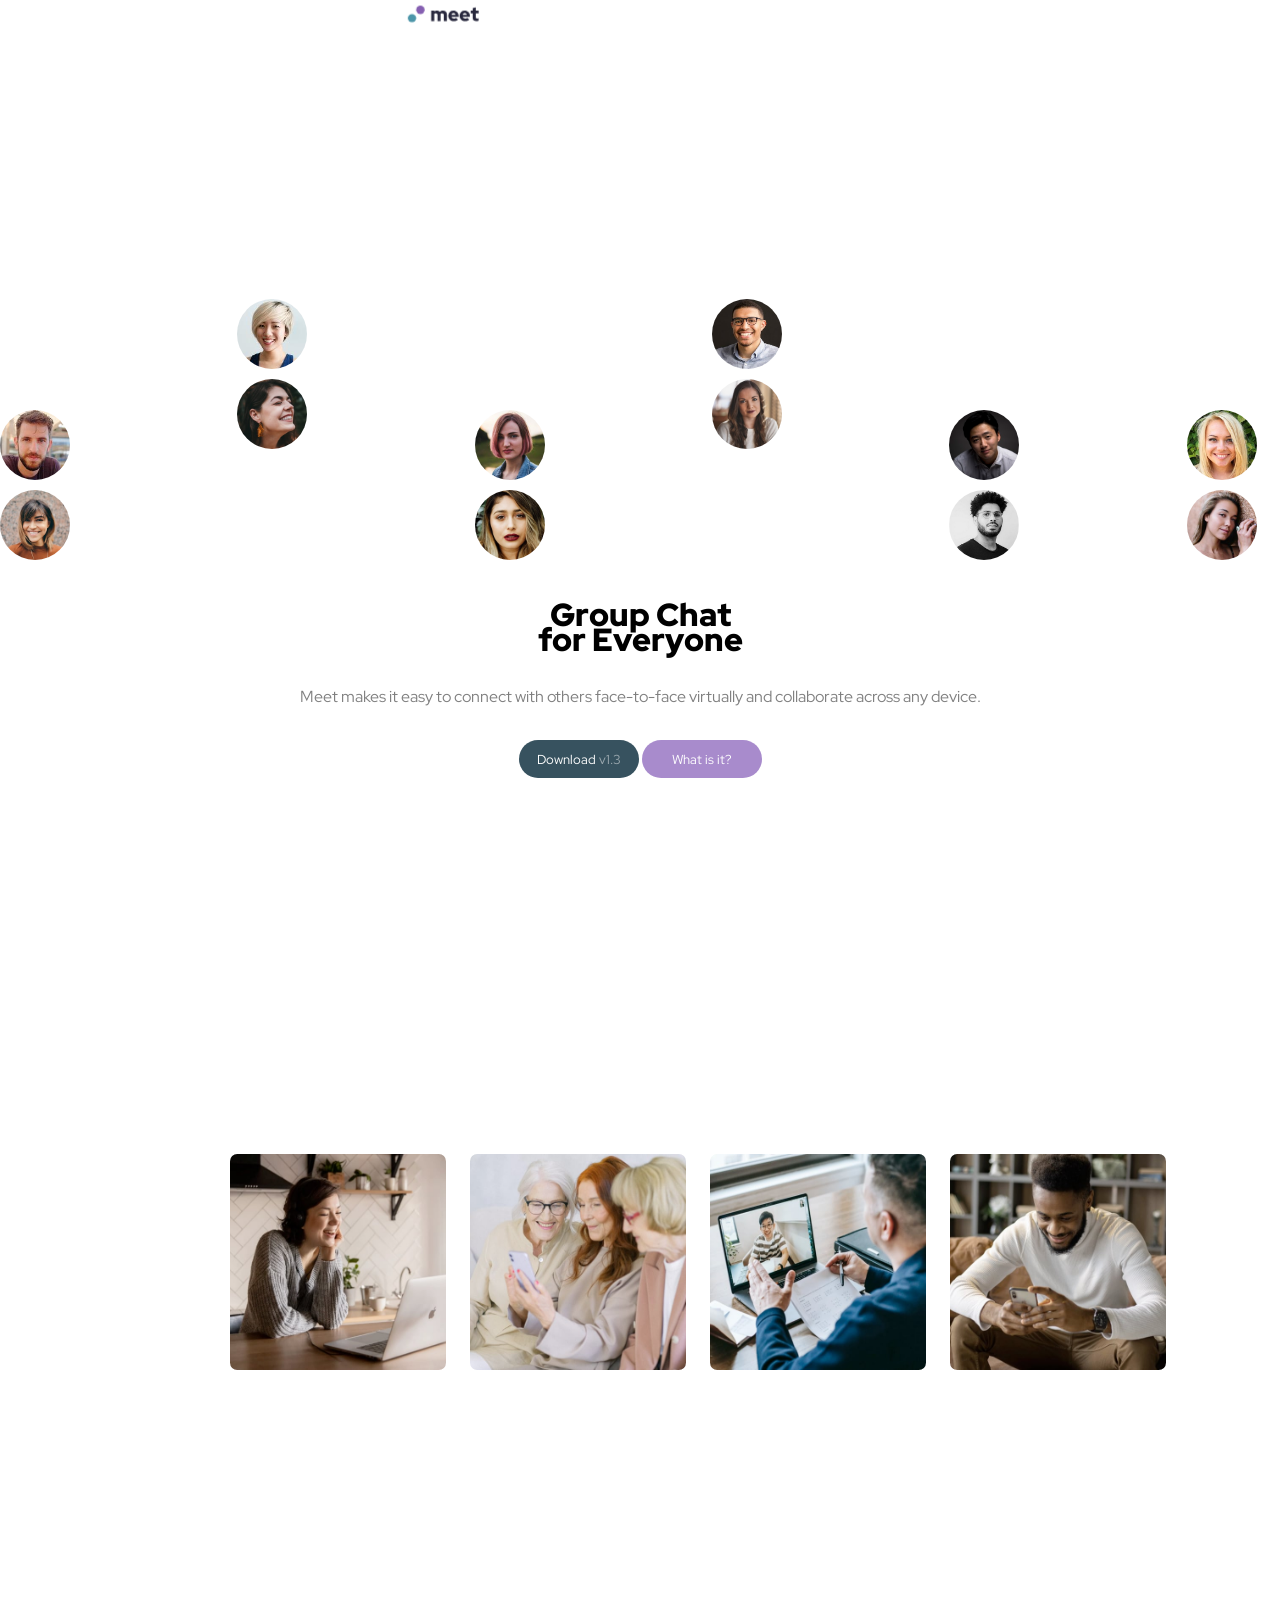
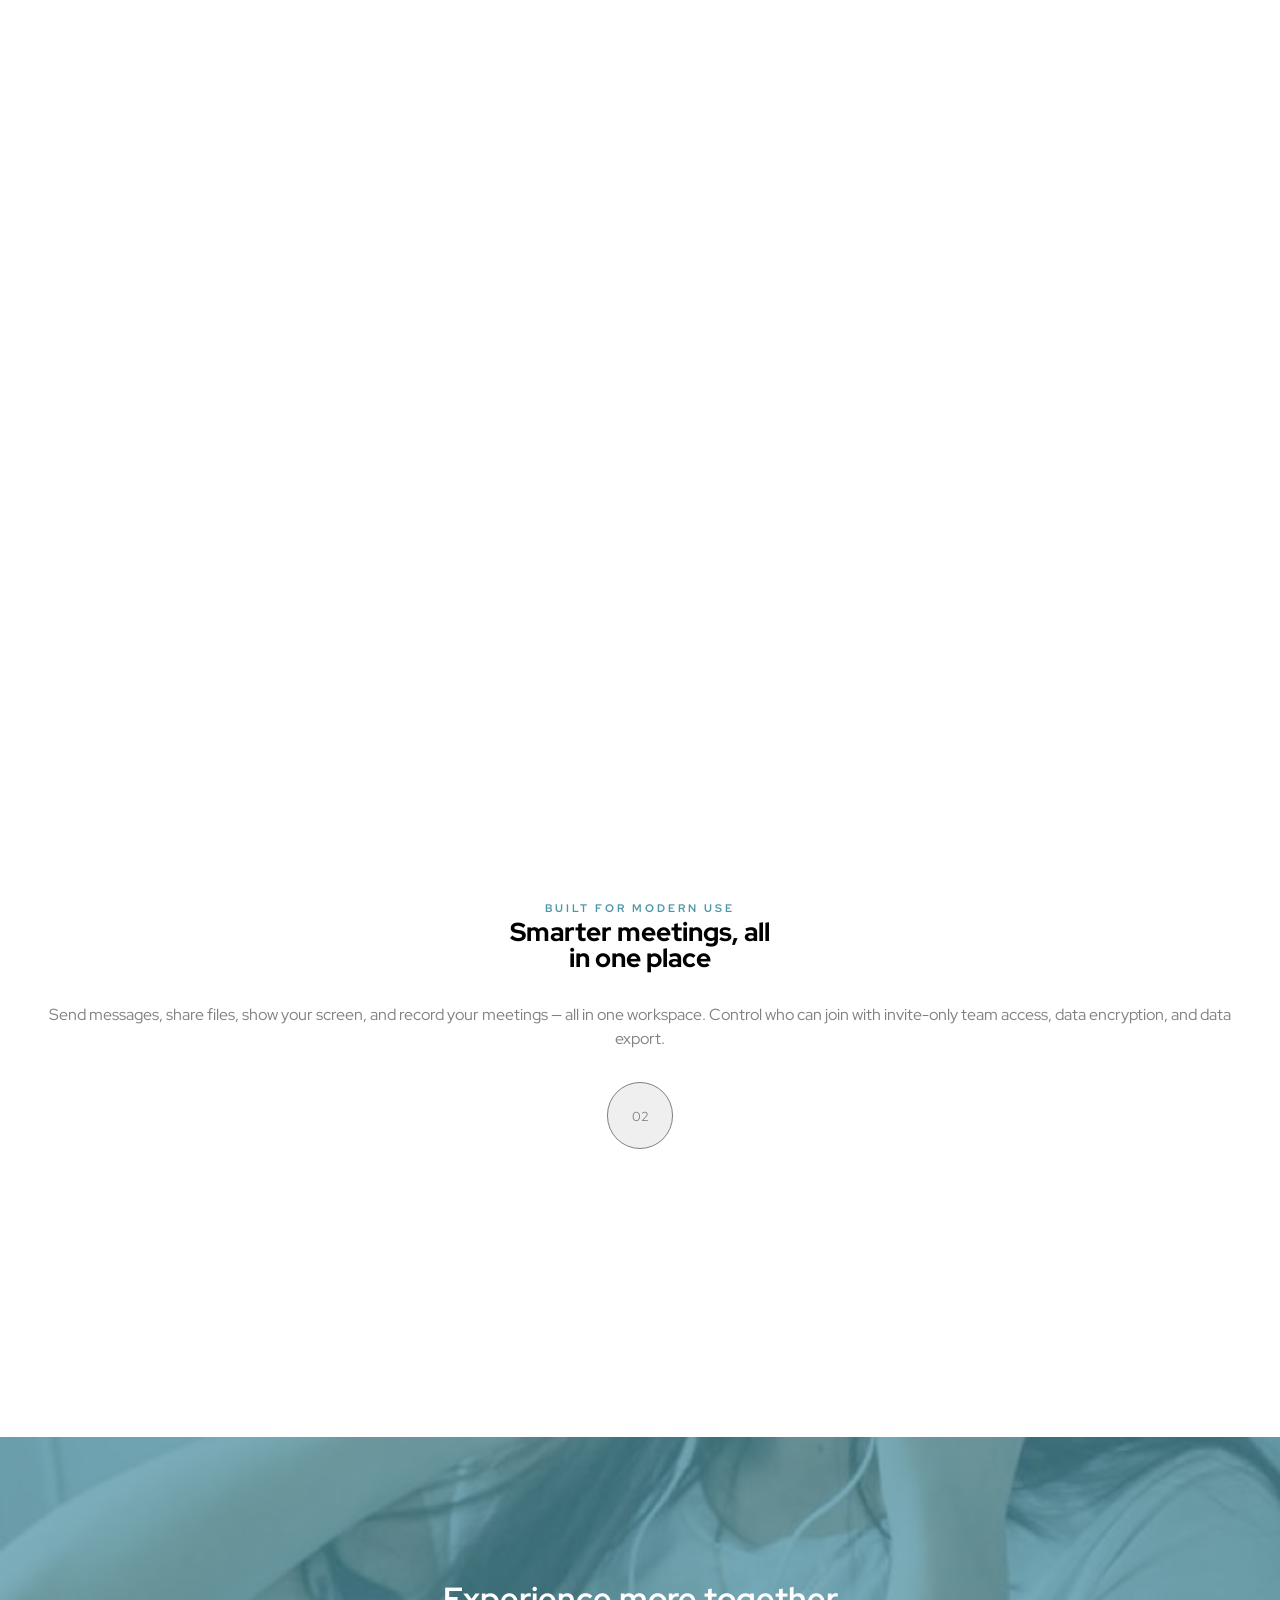
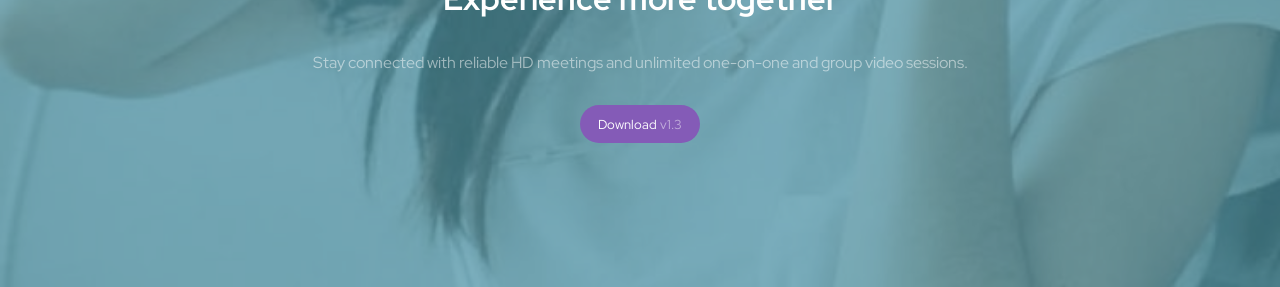
==== starter-code/index.html @ d045b07b "commit for mobile devices" ====
<!DOCTYPE html>
<html lang="en">
<head>
  <meta charset="UTF-8">
  <meta name="viewport" content="width=device-width, initial-scale=1.0">
  <link rel="stylesheet" href="style.css">
  <link rel="icon" type="image/png" sizes="32x32" href="./assets/favicon-32x32.png">
  <link rel="preconnect" href="https://fonts.googleapis.com">
<link rel="preconnect" href="https://fonts.gstatic.com" crossorigin>
<link href="https://fonts.googleapis.com/css2?family=Red+Hat+Display:wght@800&display=swap" rel="stylesheet">
<link rel="preconnect" href="https://fonts.googleapis.com">
<link rel="preconnect" href="https://fonts.gstatic.com" crossorigin>
<link href="https://fonts.googleapis.com/css2?family=Red+Hat+Display:wght@900&display=swap" rel="stylesheet">  
<title>Meet landing page</title>
</head>
<body>
  
    <div class="page">
      <img class="logo" src="./assets/logo.svg" alt="">
    <div class="header">
        
       <div class="first-img-container">
         
          <div class="images"><img  src="./assets/images/img1.jpg" alt=""></div>
          <div class="images img-column-2"><img  src="./assets/images/img2.jpg" alt=""></div>
        <div class="images"><img src="./assets/images/img3.jpg" alt=""></div>
          <div class="images img-column-4"><img  src="./assets/images/img4.jpg" alt=""></div>
        <div class="images"><img  src="./assets/images/img5.jpg" alt=""></div>
          <div class="images"><img  src="./assets/images/img6.jpeg" alt=""></div>
        
      
       </div>
       
       <div class="second-img-container">
        <div class="images"><img  src="./assets/images/img7.jpg" alt=""></div>
        <div class="images img-column-2"><img  src="./assets/images/img8.jpg" alt=""></div>
      <div class="images"><img  src="./assets/images/img9.jpg" alt=""></div>
        <div class="images img-column-4"><img  src="./assets/images/img10.jpg" alt=""></div>
      <div class="div3"><img  src="./assets/images/img11.jpg" alt=""></div>
        <div class="images"><img  src="./assets/images/img12.jpg" alt=""></div>
      </div>
        
      </div>
      <article>
          
        <div class="text">
        <h2>Group Chat<br> for Everyone</h2>
        <p>Meet makes it easy to connect with 
          others face-to-face virtually and collaborate across any device.</p>
         
           <button class="btn1"><div class="download">Download <span>v1.3</span></div></button>
          <button class="btn2">What is it?</button>
        </div>
      </article>
      
  <section>
    
        <img class="gallery-img" src="./assets/desktop/image-woman-in-videocall.jpg" alt="">
        <img class="gallery-img" src="./assets/desktop/image-women-videochatting.jpg" alt="">
        <img class="gallery-img" src="./assets/desktop/image-men-in-meeting.jpg" alt="">
        <img class="gallery-img" src="./assets/desktop/image-man-texting.jpg" alt="">
      
  </section>
  <article>
    
    <h6>BUILT FOR MODERN USE</h6>
  
    <h4>Smarter meetings, all<br> in one place</h4>
  
    <p>Send messages, share files, show your screen, and record your meetings — all in one 
    workspace. Control who can join with invite-only team access, 
    data encryption, and data export.</p>
    <div class="page-btn-2">
    <button  class="page-btn">02</button></div>
  </article>
    <footer>
      <div class="footer">
        <h1>Experience more together</h1>
        <p>Stay connected with reliable HD meetings and 
          unlimited one-on-one and group video sessions.</p>
        <button class="btn1 purple"><div class="download">Download <span>v1.3</span></div></button>
      </div>
    </footer>
</div>

</body></html>
---- starter-code/style.css ----
*{
    margin: 0;
    padding: 0;
}
:root{
    --cyan: rgb(77, 150, 169);
    --cyan-light: rgba(77, 150, 169, 0.7);
    --purple: rgb(132, 91, 183);
    --purple-light: rgba(132, 91, 183, 0.7);
    --gray: rgb(128, 128, 128);
    --white: rgb(255, 255, 255);
}
body{
    font-family: 'Red Hat Display', sans-serif;
    background-color: rgb(255, 255, 255);
   
}
article{
    height: 60vh;
    text-align: center;  
    line-height: 147%;
    padding-top: 2em
}


h2{
    
    font-weight: 900;
    line-height: 80%;
    font-size: 2em;
}
h4{
    font-weight: 800;
    line-height: 100%;
    font-size: 1.6em;
}
h6{
    letter-spacing: 3px;
    color:rgb(77, 150, 169);
}
p{
    
    padding: 2em;
   font-size: 1em; 
   opacity: .5;
   
}
button{
    
    font-family: inherit;
    height: 2.8em;
    border-radius: 133px;
    padding: 0;
    border: none;
    color: white;
    cursor: pointer;

    
}
.page-btn-2{
    
    height: 20vh;
}
.page-btn{
    border-radius: 50%;
    color: grey;
    width: 5em;
    height: 5em;
    border: 1px solid grey;
}
.btn1{
    width: 9em;
      background: rgb(55, 82, 95);
}
.btn2{
background: rgba(132, 91, 183, 0.7);
width: 9em;
}
span{
   opacity: .5;
}




@media (min-width: 280px){

    .page{
        width: 100%;
        margin: 0 auto;
        overflow: hidden;
       
    }
    .header{
        
        padding-top: 32%;
        
    }
    
.first-img-container, .second-img-container {
        display: grid;
        grid-template-columns: repeat(6, 1fr);
        grid-template-rows: 2em 2em;
        grid-gap: 1em;
        width: 110%;
    }

.first-img-container img, .second-img-container img {
        border-radius: 50%;
        width:  70px;
        height: 70px;
 
}

.img-column-2, .img-column-4{
    margin-top: -50%;
}

.logo{
    
    width: 119px;
    height: 28px;
    left:30%;
    transform: scale(0.9);
    position: fixed;
   
}
section{
    
    justify-content: center;
    display: flex;
    flex-wrap: wrap;
    
    height: 147vh;
    padding-left: 9%;
}

.gallery-img{
    width: 15em;
    height: 15em;
    transform: scale(0.9);
   border-radius: 8px;
   
}

footer {
    
        
        background-position: center;
        background-size: cover;
        width: 100%;
        color: white;
        height: 50vh;
        background-image: url('./assets/mobile/image-footer.jpg');
        position: absolute;
        text-align: center;
        

    

    }
    .footer{
        background-color: rgba(77, 150, 169, 0.7);
        height: inherit;
}
.footer h1{
    padding-top: 11%;
}
    
    .purple{
        background-color: rgb(132, 91, 183);
    }


 }
@media(min-width: 500px){

}
@media (min-width: 768px){
   
    .logo{
        transform: scale(0.6);}

}
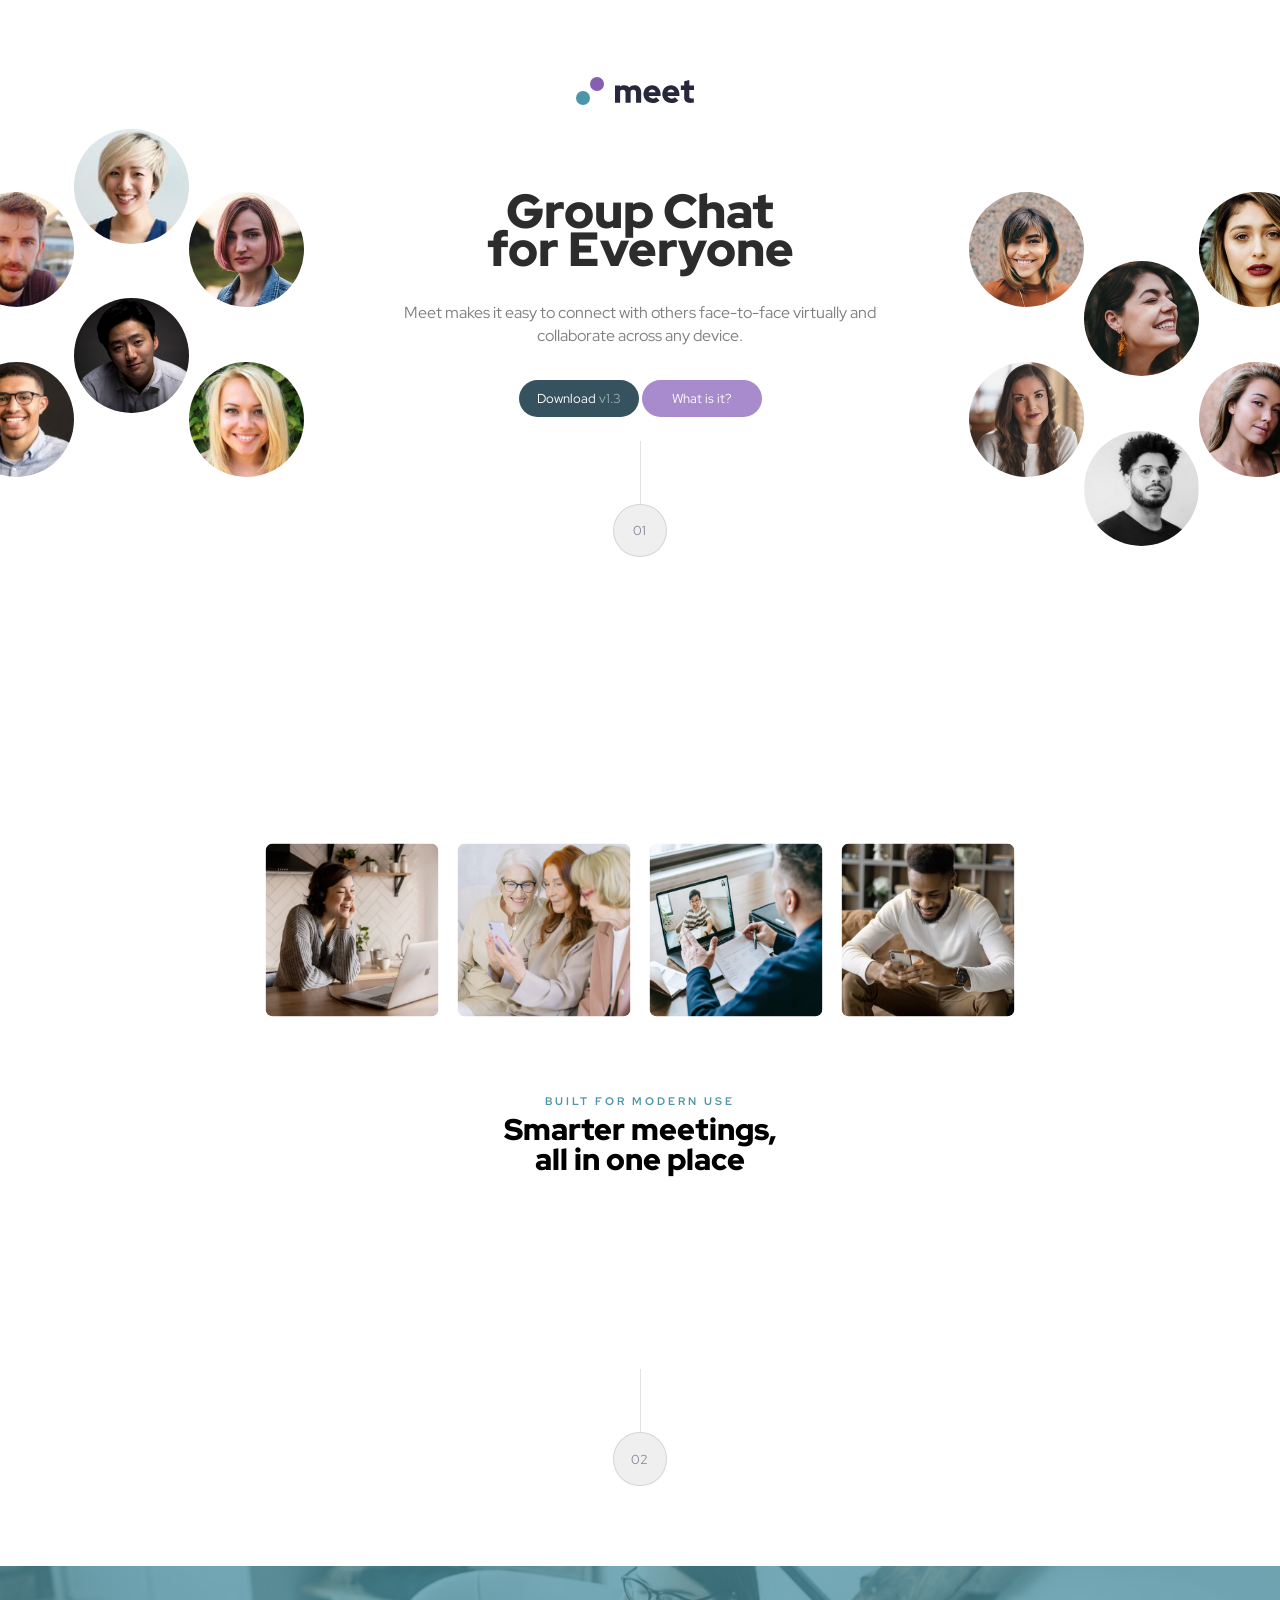
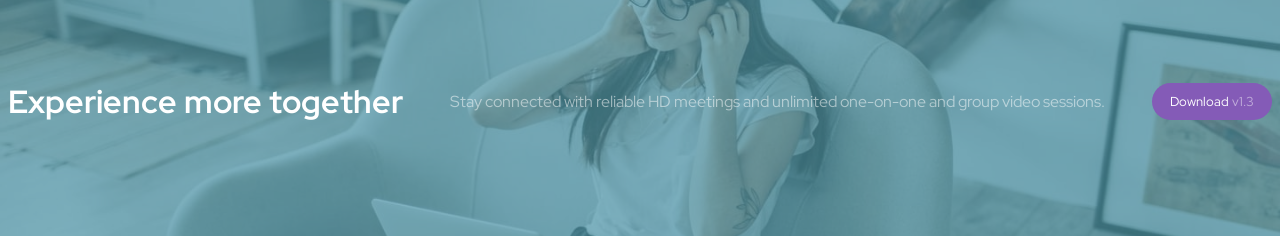
==== commit cea7880d: "meet-landing-page" ====
--- a/starter-code/index.html
+++ b/starter-code/index.html
@@ -11,6 +11,9 @@
 <link rel="preconnect" href="https://fonts.googleapis.com">
 <link rel="preconnect" href="https://fonts.gstatic.com" crossorigin>
 <link href="https://fonts.googleapis.com/css2?family=Red+Hat+Display:wght@900&display=swap" rel="stylesheet">  
+<link rel="preconnect" href="https://fonts.googleapis.com">
+<link rel="preconnect" href="https://fonts.gstatic.com" crossorigin>
+<link href="https://fonts.googleapis.com/css2?family=Red+Hat+Display:wght@300&display=swap" rel="stylesheet">
 <title>Meet landing page</title>
 </head>
 <body>
@@ -19,28 +22,28 @@
       <img class="logo" src="./assets/logo.svg" alt="">
     <div class="header">
         
-       <div class="first-img-container">
+       <div class="first-img-container ">
          
           <div class="images"><img  src="./assets/images/img1.jpg" alt=""></div>
-          <div class="images img-column-2"><img  src="./assets/images/img2.jpg" alt=""></div>
+          <div class="images1 "><img  src="./assets/images/img2.jpg" alt=""></div>
         <div class="images"><img src="./assets/images/img3.jpg" alt=""></div>
-          <div class="images img-column-4"><img  src="./assets/images/img4.jpg" alt=""></div>
-        <div class="images"><img  src="./assets/images/img5.jpg" alt=""></div>
-          <div class="images"><img  src="./assets/images/img6.jpeg" alt=""></div>
+          <div class="images "><img  src="./assets/images/img4.jpg" alt=""></div>
+        <div class="images1"><img  src="./assets/images/img5.jpg" alt=""></div>
+          <div class="images "><img  src="./assets/images/img6.jpeg" alt=""></div>
         
       
        </div>
        
        <div class="second-img-container">
         <div class="images"><img  src="./assets/images/img7.jpg" alt=""></div>
-        <div class="images img-column-2"><img  src="./assets/images/img8.jpg" alt=""></div>
+        <div class="images2 "><img  src="./assets/images/img8.jpg" alt=""></div>
       <div class="images"><img  src="./assets/images/img9.jpg" alt=""></div>
-        <div class="images img-column-4"><img  src="./assets/images/img10.jpg" alt=""></div>
-      <div class="div3"><img  src="./assets/images/img11.jpg" alt=""></div>
-        <div class="images"><img  src="./assets/images/img12.jpg" alt=""></div>
+        <div class="images "><img  src="./assets/images/img10.jpg" alt=""></div>
+      <div class="images2"><img  src="./assets/images/img11.jpg" alt=""></div>
+        <div class="images "><img  src="./assets/images/img12.jpg" alt=""></div>
       </div>
         
-      </div>
+      
       <article>
           
         <div class="text">
@@ -50,8 +53,14 @@
          
            <button class="btn1"><div class="download">Download <span>v1.3</span></div></button>
           <button class="btn2">What is it?</button>
+          <div class="circle-btn">
+          <div class="line"></div>
+
+        
+          
+        <button  class="page-btn">01</button>
         </div>
-      </article>
+      </article></div>
       
   <section>
     
@@ -62,16 +71,20 @@
       
   </section>
   <article>
-    
+    <div class="second-article">
     <h6>BUILT FOR MODERN USE</h6>
   
-    <h4>Smarter meetings, all<br> in one place</h4>
+    <h4>Smarter meetings,<br> all in one place</h4>
   
-    <p>Send messages, share files, show your screen, and record your meetings — all in one 
+    <p class="p-footer">Send messages, share files, show your screen, and record your meetings — all in one 
     workspace. Control who can join with invite-only team access, 
-    data encryption, and data export.</p>
-    <div class="page-btn-2">
-    <button  class="page-btn">02</button></div>
+    data encryption, and data export.</p></div>
+    <div class="circle-btn">
+    <div class="line"></div>
+    
+      
+    <button  class="page-btn">02</button>
+  </div>
   </article>
     <footer>
       <div class="footer">
--- a/starter-code/style.css
+++ b/starter-code/style.css
@@ -2,7 +2,7 @@
     margin: 0;
     padding: 0;
 }
-:root{
+:root {
     --cyan: rgb(77, 150, 169);
     --cyan-light: rgba(77, 150, 169, 0.7);
     --purple: rgb(132, 91, 183);
@@ -10,42 +10,92 @@
     --gray: rgb(128, 128, 128);
     --white: rgb(255, 255, 255);
 }
-body{
+body {
     font-family: 'Red Hat Display', sans-serif;
     background-color: rgb(255, 255, 255);
-   
-}
-article{
+    
+   
+}
+
+.first-img-container {
+    display: grid;
+    grid-template-columns: repeat(3, 1fr);
+    grid-template-rows: 1em ;
+    row-gap: 12vw;
+    
+}
+.second-img-container {
+    display: grid;
+    grid-template-columns: repeat(3, 1fr);
+    grid-template-rows: 1em ;
+    row-gap: 12vw;
+}
+.first-img-container img, .second-img-container img {
+    border-radius: 50%;
+    width:  15vw;
+    height: 15vw;
+
+}
+.images1 {
+    margin-top:-55%;
+}
+.images2 {
+    margin-top: 60%;
+}
+article {
     height: 60vh;
     text-align: center;  
     line-height: 147%;
-    padding-top: 2em
-}
-
-
-h2{
+    
+}
+section {
+    
+    justify-content: center;
+    display: flex;
+    flex-wrap: wrap;
+    padding-top: 8%;
+}
+
+.gallery-img {
+    width: 12em;
+    height: 12em;
+    transform: scale(0.9);
+    border-radius: 8px;
+   
+}
+.second-article {
+    padding-top: 5%;
+}
+
+
+h2 {
     
     font-weight: 900;
     line-height: 80%;
-    font-size: 2em;
-}
-h4{
-    font-weight: 800;
+    font-size: 3em;
+    color: rgb(44, 44, 44);
+}
+h4 {
+    font-weight: 900;
     line-height: 100%;
-    font-size: 1.6em;
-}
-h6{
+    font-size: 1.9em;
+}
+h6 {
     letter-spacing: 3px;
     color:rgb(77, 150, 169);
 }
-p{
+p {
     
     padding: 2em;
-   font-size: 1em; 
-   opacity: .5;
-   
-}
-button{
+    font-size: 1em; 
+    opacity: .5;
+    
+   
+}
+.p-footer{
+    color: white;
+}
+button {
     
     font-family: inherit;
     height: 2.8em;
@@ -57,130 +107,188 @@
 
     
 }
-.page-btn-2{
-    
-    height: 20vh;
+.line {
+    
+    background-color: #87879D;
+    opacity: 0.25;
+    height: 7vh;
+    width: 1px;
+    margin: auto;
+}
+.circle-btn {
+    height: 33vh;
+    padding-top: 4%;
 }
 .page-btn{
     border-radius: 50%;
-    color: grey;
-    width: 5em;
-    height: 5em;
-    border: 1px solid grey;
-}
-.btn1{
+    color: #87879D;
+    width: 4em;
+    height: 4em;
+    border: 1px solid rgba(135, 135, 157, 0.25);
+}
+.btn1 {
     width: 9em;
-      background: rgb(55, 82, 95);
-}
-.btn2{
-background: rgba(132, 91, 183, 0.7);
-width: 9em;
-}
-span{
+    background: rgb(55, 82, 95);
+}
+.btn2 {
+    background: rgba(132, 91, 183, 0.7);
+    width: 9em;
+}
+span {
    opacity: .5;
 }
 
-
-
-
-@media (min-width: 280px){
-
-    .page{
-        width: 100%;
-        margin: 0 auto;
-        overflow: hidden;
-       
-    }
-    .header{
-        
-        padding-top: 32%;
-        
-    }
-    
-.first-img-container, .second-img-container {
-        display: grid;
-        grid-template-columns: repeat(6, 1fr);
-        grid-template-rows: 2em 2em;
-        grid-gap: 1em;
-        width: 110%;
-    }
-
-.first-img-container img, .second-img-container img {
-        border-radius: 50%;
-        width:  70px;
-        height: 70px;
- 
-}
-
-.img-column-2, .img-column-4{
-    margin-top: -50%;
-}
-
-.logo{
-    
-    width: 119px;
-    height: 28px;
-    left:30%;
-    transform: scale(0.9);
-    position: fixed;
-   
-}
-section{
-    
-    justify-content: center;
-    display: flex;
-    flex-wrap: wrap;
-    
-    height: 147vh;
-    padding-left: 9%;
-}
-
-.gallery-img{
-    width: 15em;
-    height: 15em;
-    transform: scale(0.9);
-   border-radius: 8px;
-   
-}
-
 footer {
-    
-        
         background-position: center;
         background-size: cover;
         width: 100%;
         color: white;
+       
+        position: absolute;
+        text-align: center;
+}
+.purple {
+        
+    background-color: rgb(132, 91, 183);
+}
+.footer {
+    background-color: rgba(77, 150, 169, 0.7);
+    height: inherit;}
+
+
+
+
+@media only screen and (max-width: 800px){
+
+    .page{
+        width: 100vw;
+        
+       
+    }
+    .header{
+        display: flex;
+        padding-top: 32%;
+       flex-wrap: wrap
+        
+        ;
+    }
+    h2{
+        font-size: 2em;
+    }
+    
+
+    
+    
+
+.logo{
+    
+    width: 119px;
+    height: 28px;
+    left:40vw;
+    padding-top: 6%;
+    transform: scale(1);
+    position: absolute;
+   
+}
+
+footer {
+     
         height: 50vh;
         background-image: url('./assets/mobile/image-footer.jpg');
-        position: absolute;
-        text-align: center;
-        
-
-    
-
-    }
-    .footer{
-        background-color: rgba(77, 150, 169, 0.7);
-        height: inherit;
-}
+       z-index: -1;
+    }
+    .circle-btn{
+        z-index: 0;
+        position: relative;
+        bottom: -2%;
+        
+    }
 .footer h1{
+    grid-area: a;
     padding-top: 11%;
 }
-    
-    .purple{
-        background-color: rgb(132, 91, 183);
-    }
-
+
+    
 
  }
-@media(min-width: 500px){
-
-}
-@media (min-width: 768px){
-   
-    .logo{
-        transform: scale(0.6);}
-
-}
-
-
+
+@media only screen and (min-width: 820px){
+
+    
+
+   .logo{
+    width: 119px;
+    height: 28px;
+    left:45%;
+    padding-top: 6%;
+    transform: scale(1);
+    position: absolute;
+   }
+    
+    .second-img-container{
+        margin-top: 0%;
+    }
+ .first-img-container img, .second-img-container img {
+    border-radius: 50%;
+    width:  9vw;
+    height: 9vw;
+    
+
+}
+.header{
+    
+    padding-top: 15%;
+    display:grid;
+    grid-template-areas: 
+    "b a c";
+} 
+
+
+    
+ .text {
+    grid-area: a;
+}
+.first-img-container{
+ grid-area: b;
+ position:relative;
+ left:-12%;
+}
+.second-img-container{
+    grid-area: c;
+    position:relative;
+    right: -10%;
+
+} 
+
+
+
+footer {
+    
+     
+      
+    background-position: center;
+    background-size: cover;
+    width: 100%;
+    color: white;
+    height: 30vh;
+    background-image: url('./assets/desktop/image-footer.jpg');
+    position: absolute;
+    text-align: center;
+    z-index: -1;
+
+}
+.circle-btn{
+    z-index: 0;
+    position: relative;
+    bottom: -6%;
+    
+}
+.footer{
+    width: inherit;
+    display: flex;
+    flex-direction: row;
+    text-align: left;
+    align-items: center;
+    justify-content: space-around;
+}
+}
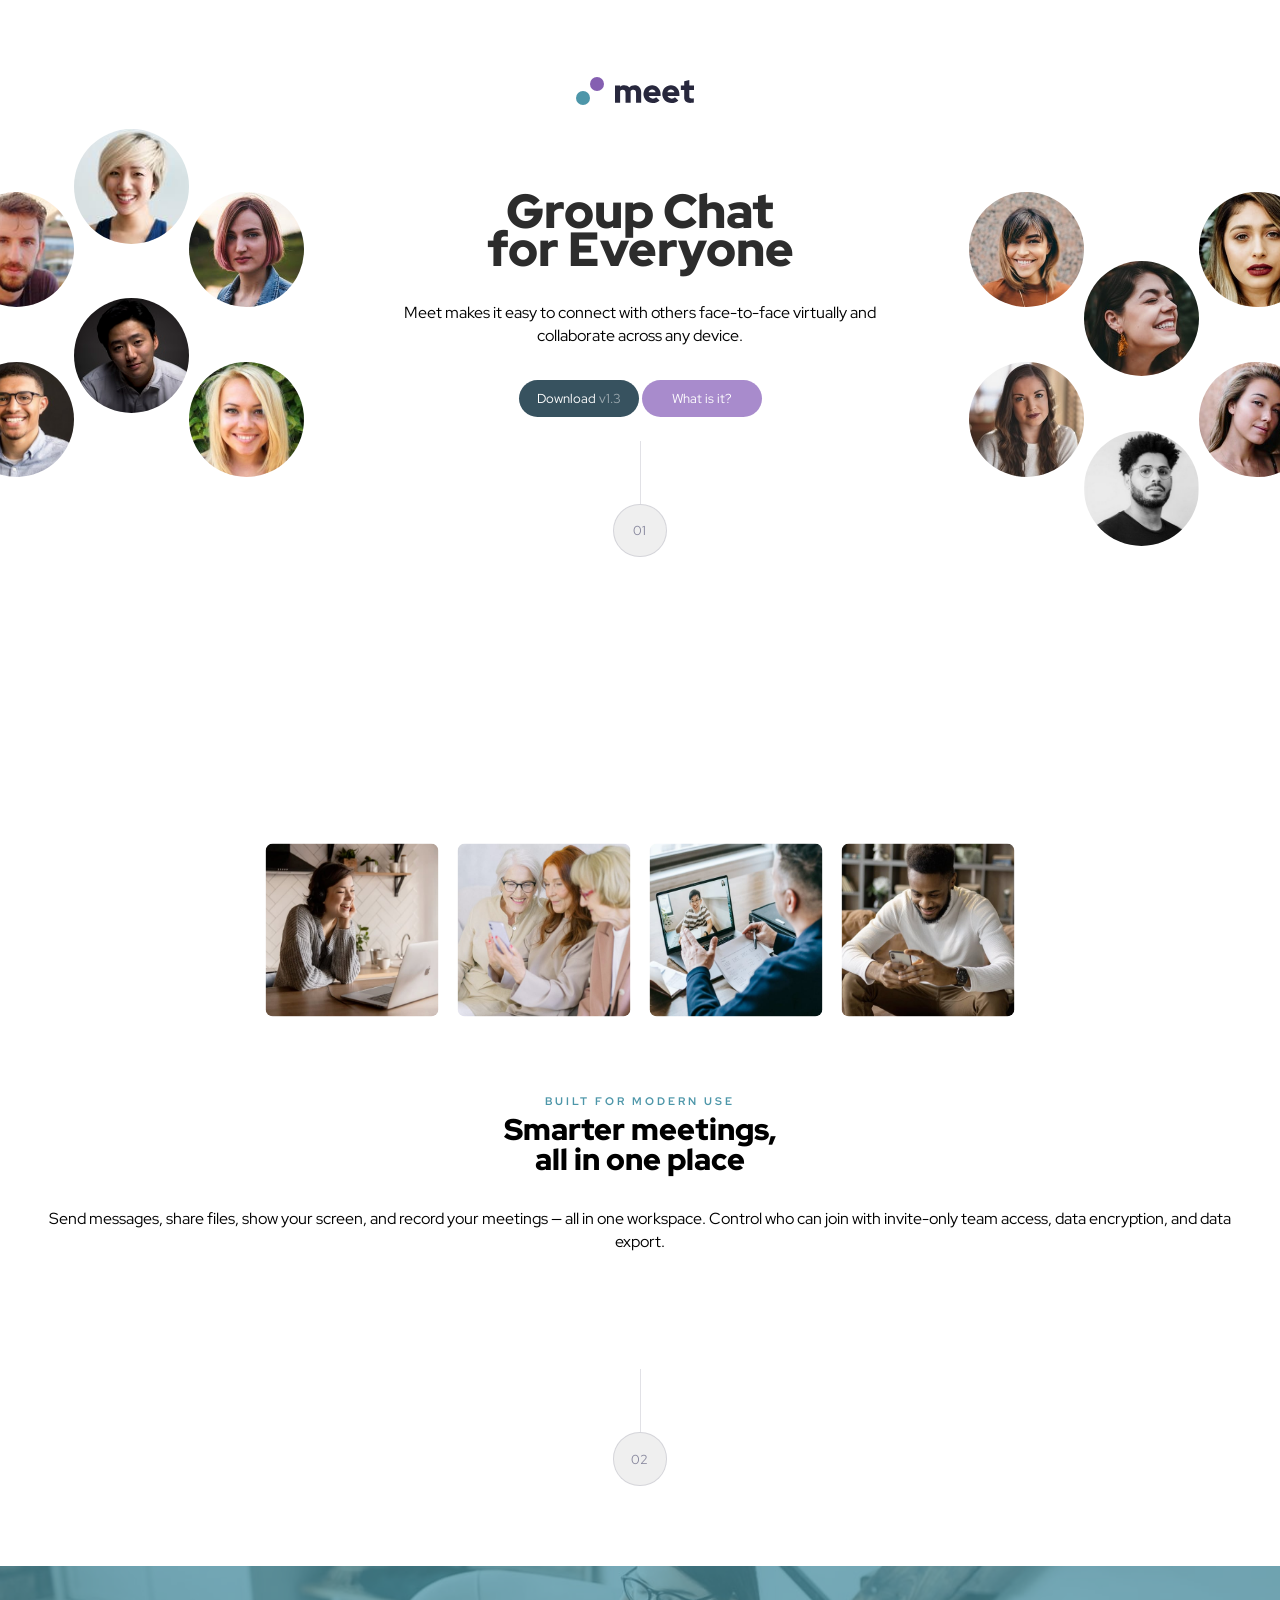
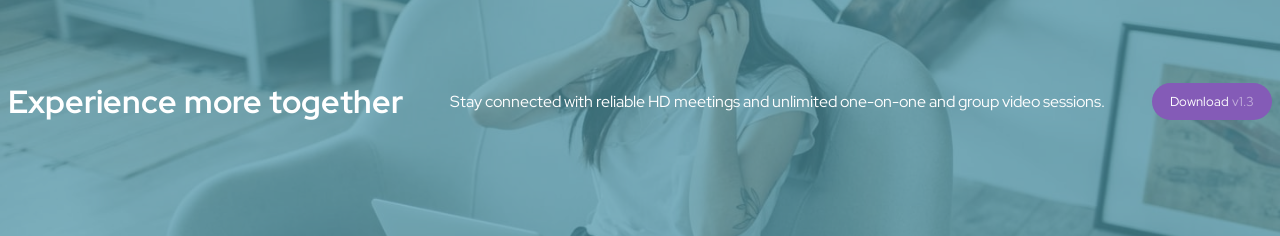
==== commit e806144f: "without two folders" ====
--- a/starter-code/index.html
+++ b/starter-code/index.html
@@ -76,7 +76,7 @@
   
     <h4>Smarter meetings,<br> all in one place</h4>
   
-    <p class="p-footer">Send messages, share files, show your screen, and record your meetings — all in one 
+    <p >Send messages, share files, show your screen, and record your meetings — all in one 
     workspace. Control who can join with invite-only team access, 
     data encryption, and data export.</p></div>
     <div class="circle-btn">
@@ -89,7 +89,7 @@
     <footer>
       <div class="footer">
         <h1>Experience more together</h1>
-        <p>Stay connected with reliable HD meetings and 
+        <p class="p-footer">Stay connected with reliable HD meetings and 
           unlimited one-on-one and group video sessions.</p>
         <button class="btn1 purple"><div class="download">Download <span>v1.3</span></div></button>
       </div>
--- a/starter-code/style.css
+++ b/starter-code/style.css
@@ -88,7 +88,7 @@
     
     padding: 2em;
     font-size: 1em; 
-    opacity: .5;
+    
     
    
 }
